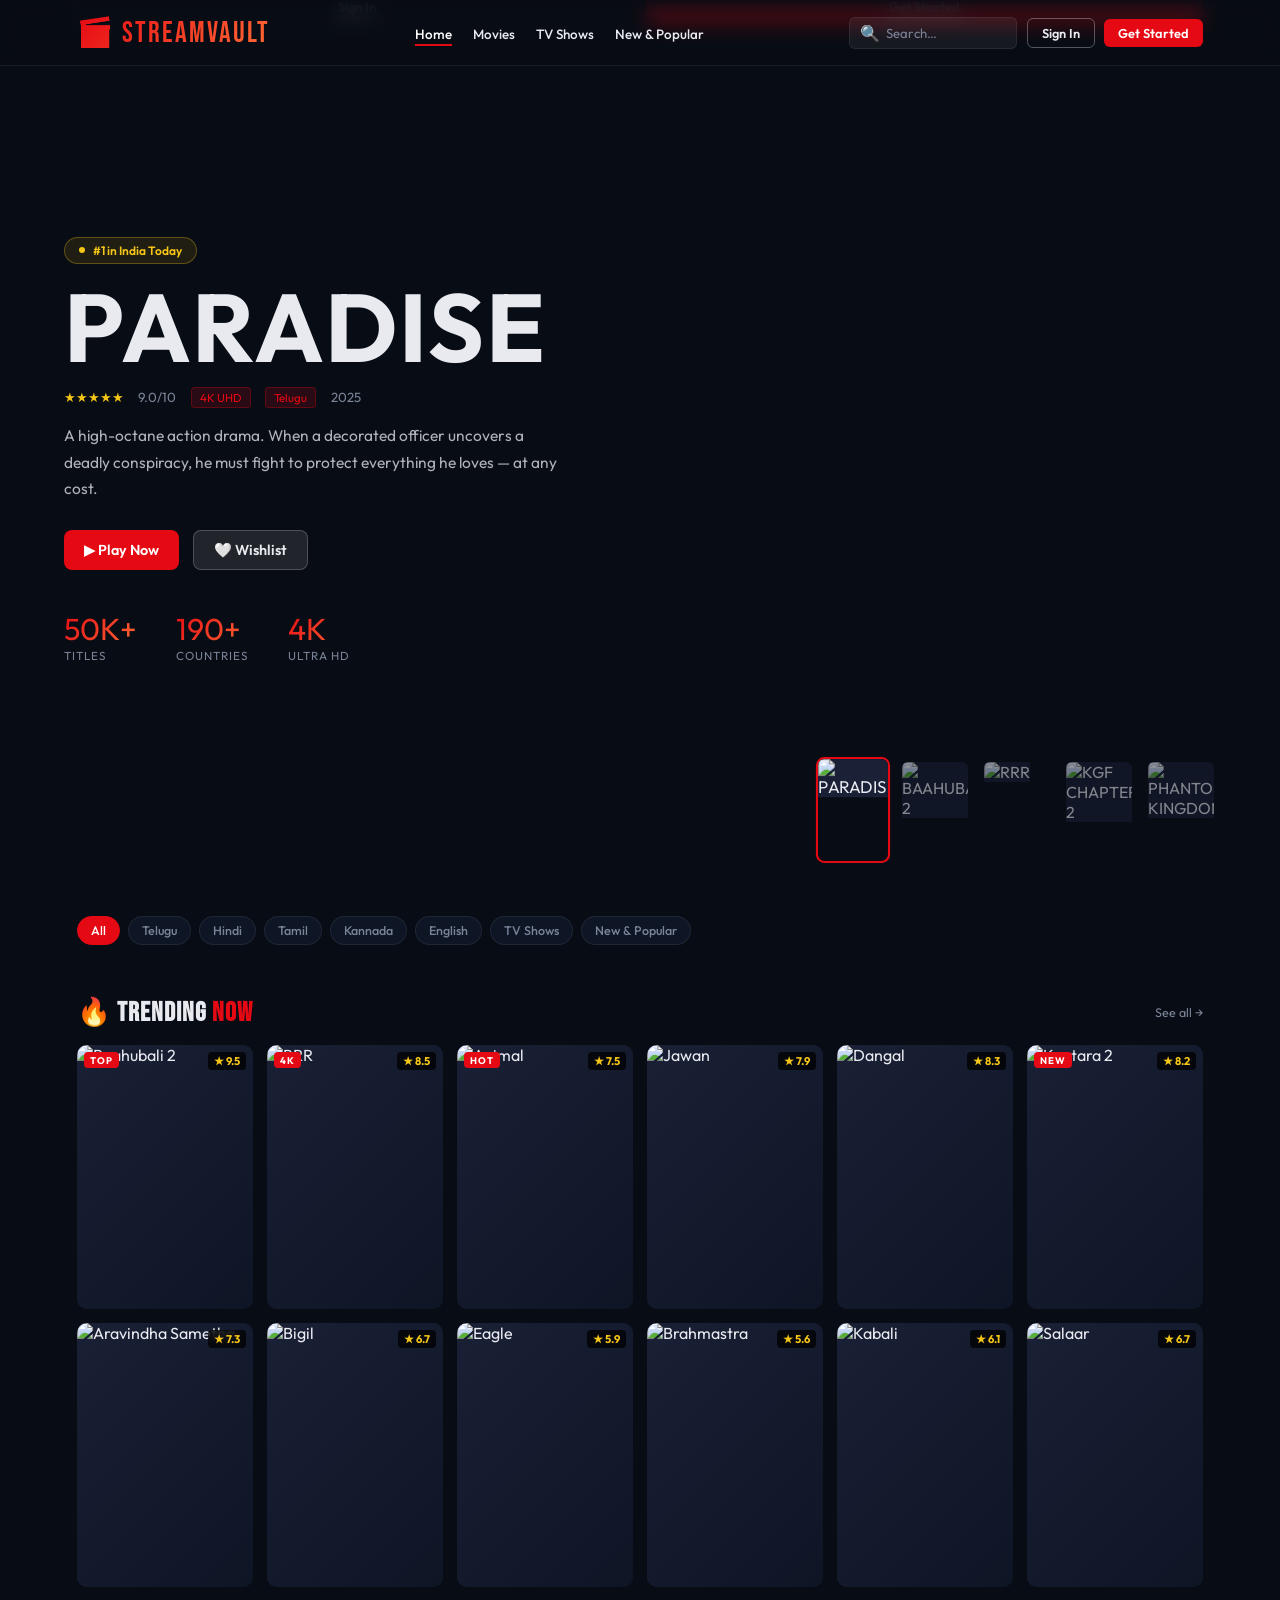
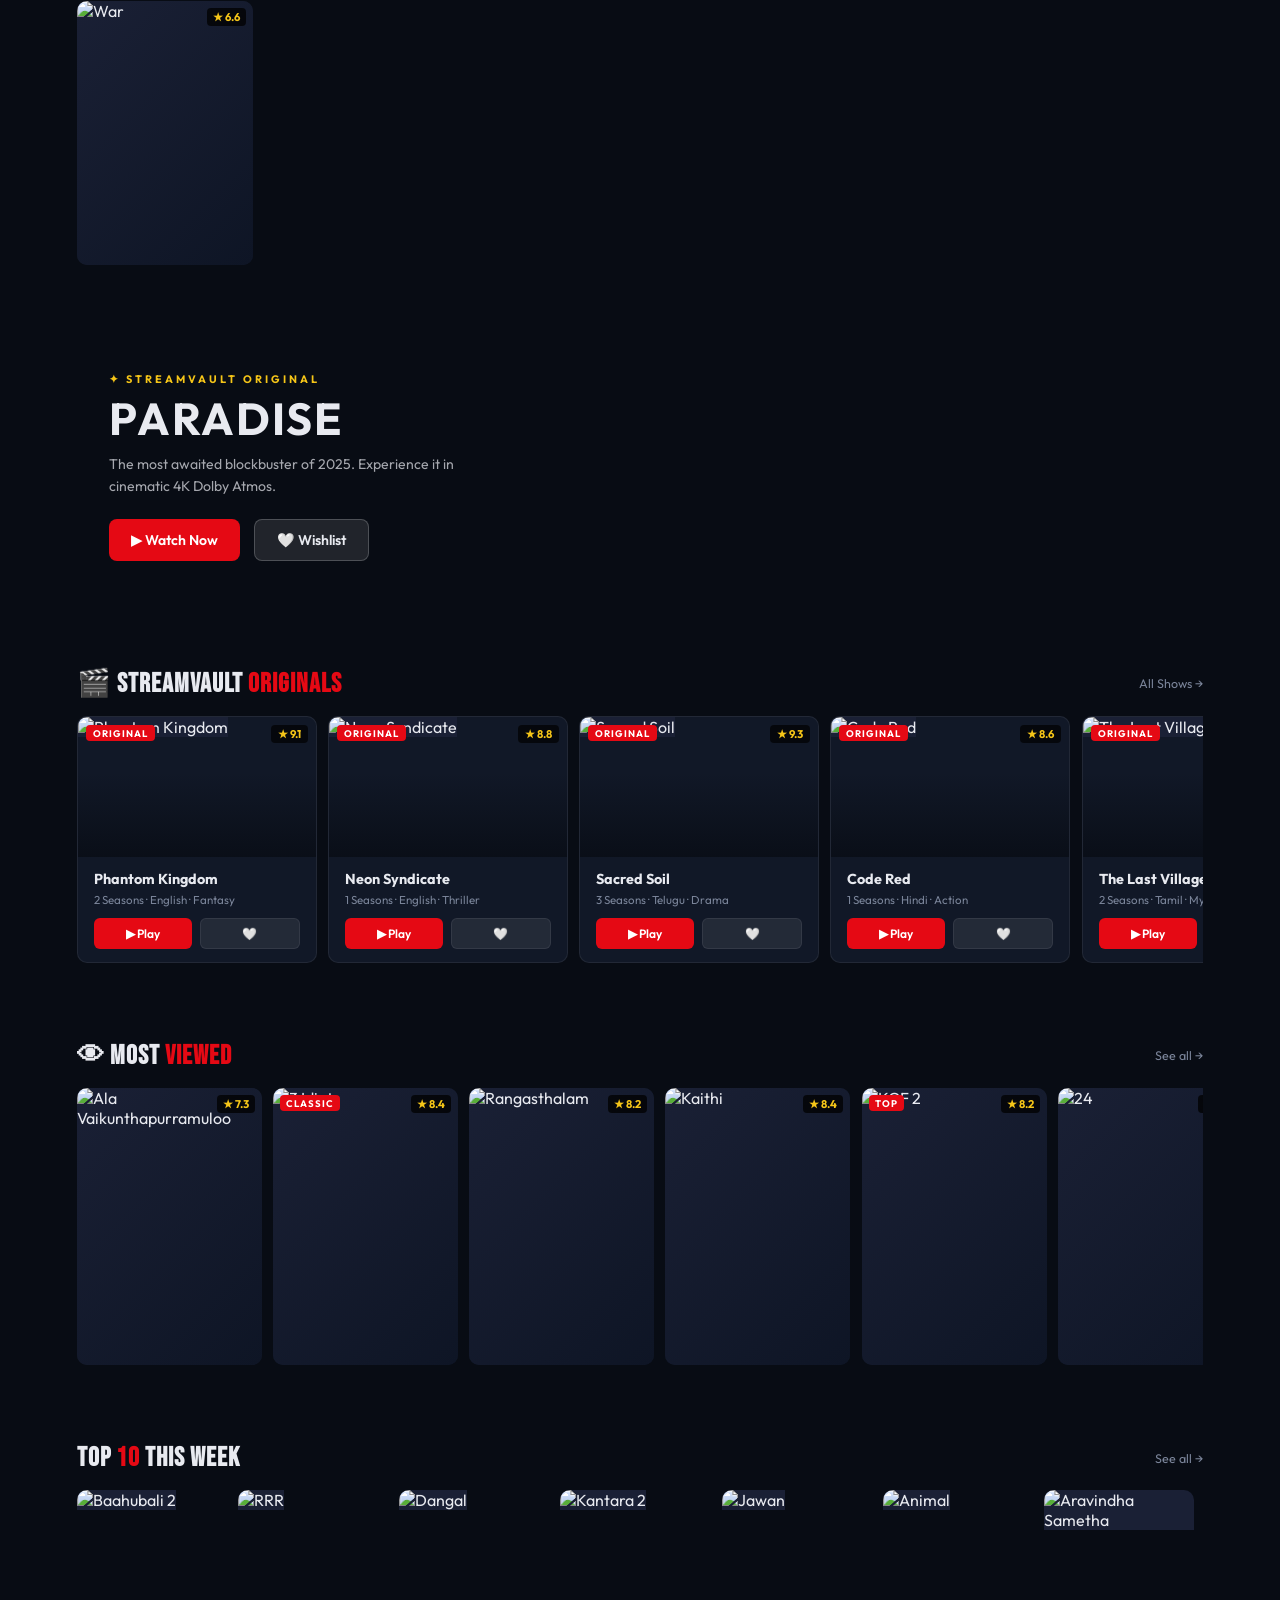
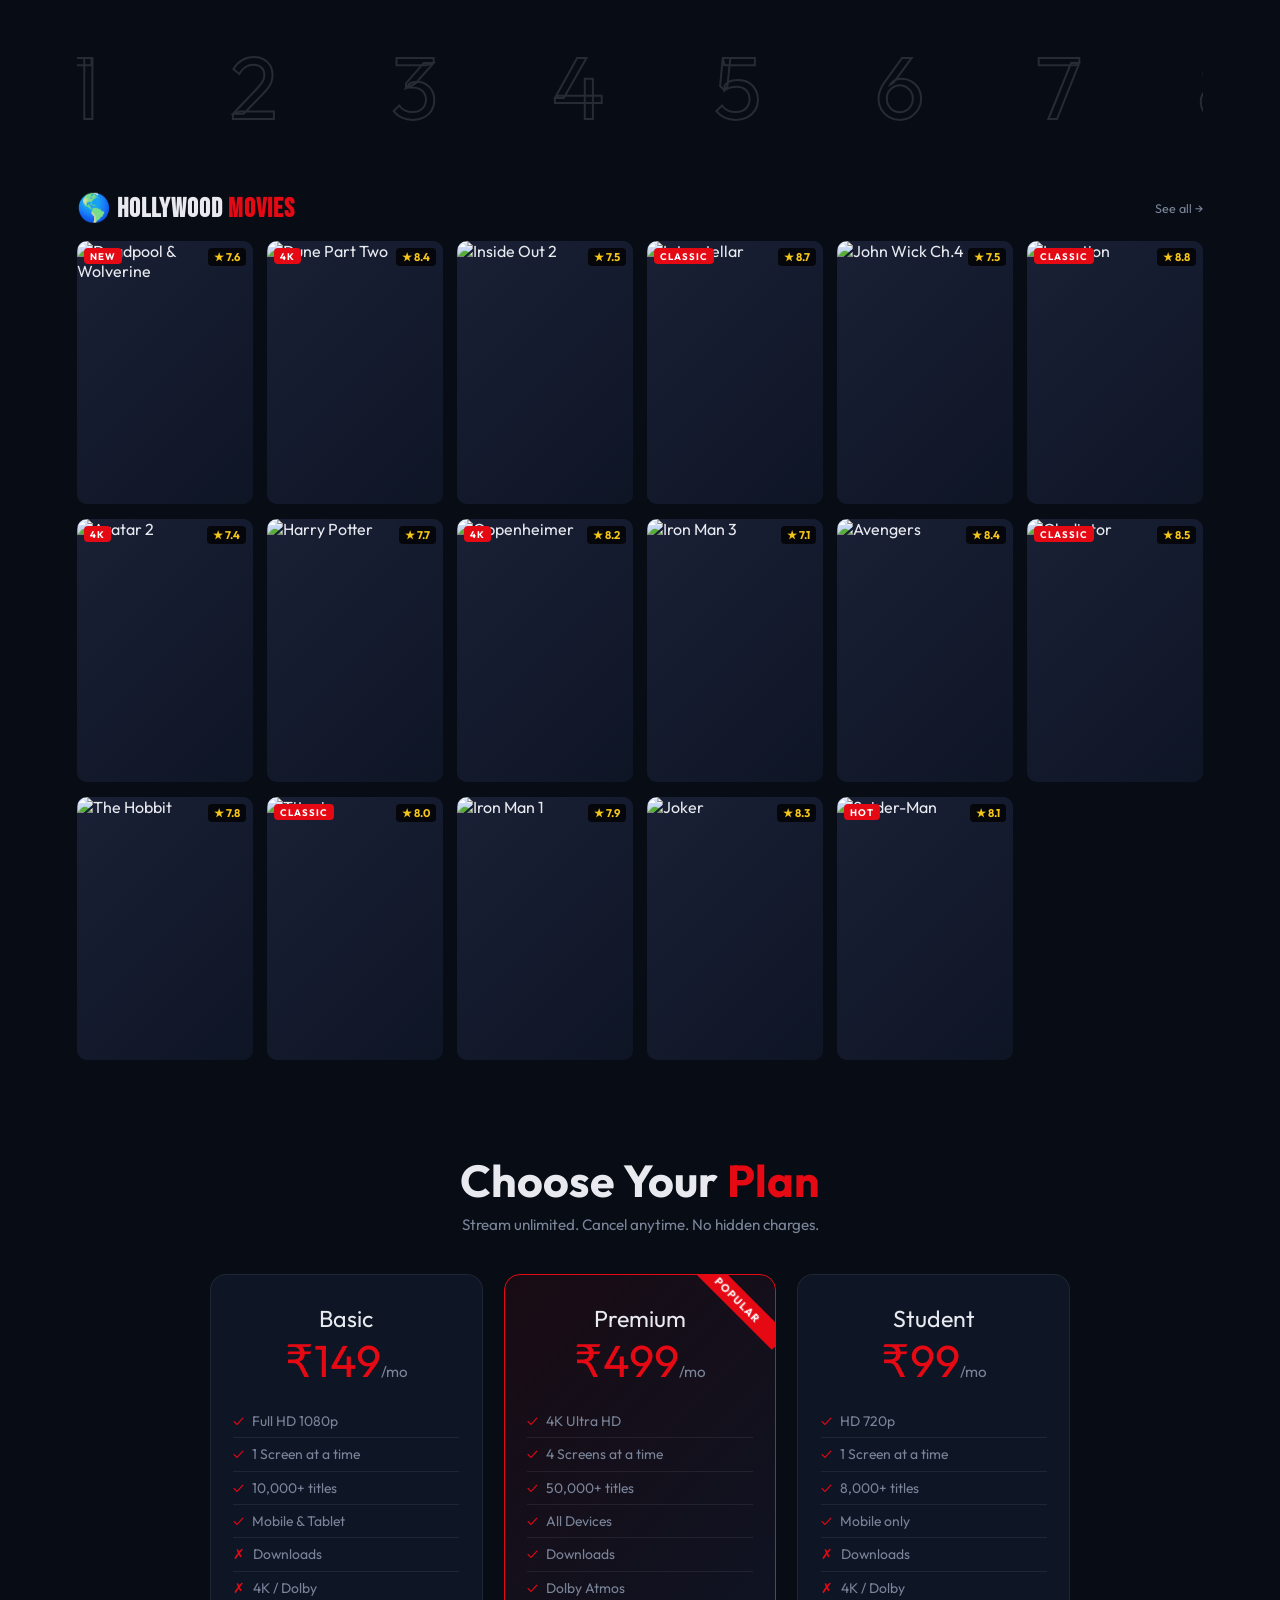
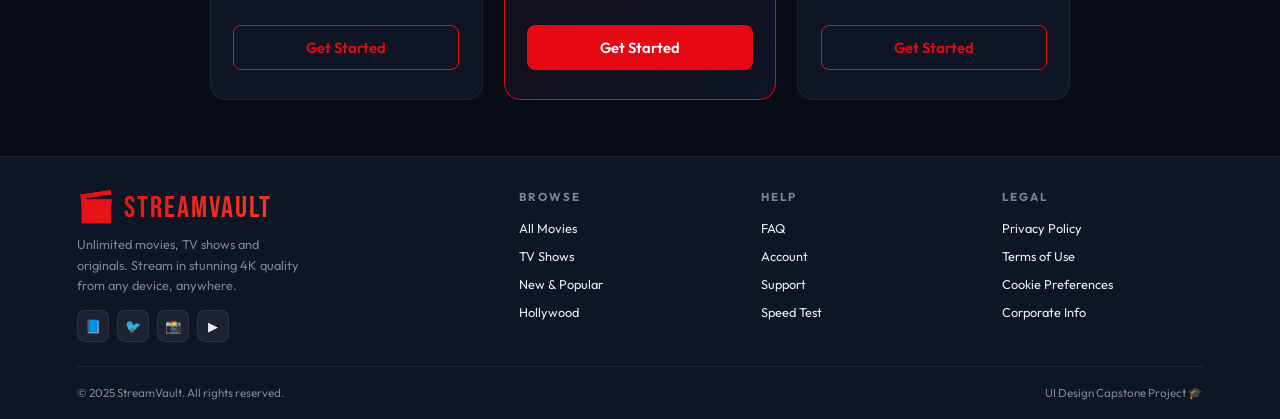
==== index.html @ 9e8c3c9d "Add files via upload" ====
<!DOCTYPE html>
<html lang="en">
<head>
  <meta charset="UTF-8"/>
  <meta name="viewport" content="width=device-width, initial-scale=1.0"/>
  <title>StreamVault — Watch Anything, Anywhere</title>
  <link rel="stylesheet" href="shared.css"/>
  <style>
    #loader{position:fixed;inset:0;z-index:9999;background:var(--bg);display:flex;flex-direction:column;align-items:center;justify-content:center;transition:opacity .6s,visibility .6s;}
    #loader.hidden{opacity:0;visibility:hidden;}

    /* HERO */
    .hero{position:relative;height:100vh;min-height:580px;display:flex;align-items:center;padding:0 5%;overflow:hidden;}
    .hero-bg{position:absolute;inset:0;background-size:cover!important;background-position:center right!important;transition:opacity .5s;}
    .particles{position:absolute;inset:0;pointer-events:none;}
    .part{position:absolute;border-radius:50%;background:rgba(229,9,20,.12);animation:pfloat linear infinite;}
    @keyframes pfloat{0%{transform:translateY(100vh) scale(0);opacity:0}10%{opacity:1}90%{opacity:1}100%{transform:translateY(-10vh) scale(1);opacity:0}}
    .hero-badge{display:inline-flex;align-items:center;gap:8px;background:rgba(245,197,24,.1);border:1px solid rgba(245,197,24,.3);border-radius:20px;padding:5px 14px;font-size:.75rem;font-weight:600;color:var(--gold);margin-bottom:1.1rem;animation:fadeUp .6s ease both;}
    .hdot{width:6px;height:6px;border-radius:50%;background:var(--gold);animation:pulse 1.5s infinite;}
    @keyframes pulse{0%,100%{opacity:1}50%{opacity:.5}}
    .hero-title{font-family:var(--font-d);font-size:clamp(3.2rem,7.5vw,6.5rem);line-height:.95;letter-spacing:2px;animation:fadeUp .6s .1s ease both;}
    .hero-meta{display:flex;align-items:center;gap:.9rem;margin-top:.9rem;font-size:.83rem;color:var(--muted);flex-wrap:wrap;animation:fadeUp .6s .2s ease both;}
    .htag{background:rgba(229,9,20,.15);border:1px solid rgba(229,9,20,.3);color:var(--red);border-radius:4px;padding:2px 8px;font-size:.72rem;}
    .hero-desc{max-width:500px;color:rgba(232,234,240,.75);font-size:.97rem;line-height:1.7;margin-top:.9rem;animation:fadeUp .6s .3s ease both;}
    .hero-actions{display:flex;gap:.9rem;margin-top:1.8rem;flex-wrap:wrap;animation:fadeUp .6s .4s ease both;}
    .hero-stats{display:flex;gap:2.5rem;margin-top:2.5rem;animation:fadeUp .6s .5s ease both;}
    .sv{font-family:var(--font-d);font-size:1.9rem;background:var(--grad);-webkit-background-clip:text;-webkit-text-fill-color:transparent;}
    .sl{font-size:.73rem;color:var(--muted);text-transform:uppercase;letter-spacing:1px;}
    @keyframes fadeUp{from{opacity:0;transform:translateY(28px)}to{opacity:1;transform:translateY(0)}}
    .hero-thumbs{position:absolute;bottom:2.5rem;right:5%;display:flex;gap:.75rem;z-index:2;}
    .htumb{width:70px;height:100px;border-radius:8px;overflow:hidden;cursor:pointer;border:2px solid transparent;transition:all .3s;opacity:.55;}
    .htumb.active{border-color:var(--red);opacity:1;transform:scale(1.06);}
    .htumb img{width:100%;height:100%;object-fit:cover;}

    /* CONTINUE WATCHING */
    .cw-card{flex-shrink:0;width:265px;border-radius:var(--r);overflow:hidden;background:var(--card);cursor:pointer;transition:transform .3s;}
    .cw-card:hover{transform:translateY(-4px);}
    .cw-thumb{position:relative;height:152px;}
    .cw-thumb img{width:100%;height:100%;object-fit:cover;}
    .cw-thumb::after{content:'';position:absolute;inset:0;background:rgba(8,12,20,.3);}
    .pov{position:absolute;top:50%;left:50%;z-index:2;transform:translate(-50%,-50%);width:42px;height:42px;border-radius:50%;background:rgba(229,9,20,.9);display:flex;align-items:center;justify-content:center;font-size:.95rem;transition:all .2s;}
    .cw-card:hover .pov{transform:translate(-50%,-50%) scale(1.12);}
    .pbar{height:3px;background:rgba(255,255,255,.1);}
    .pfill{height:100%;background:var(--red);border-radius:2px;}
    .cw-info{padding:.7rem .9rem;}
    .cw-title{font-weight:600;font-size:.87rem;}
    .cw-ep{font-size:.72rem;color:var(--muted);margin-top:2px;}

    /* FEATURED BANNER */
    .feat-banner{margin:1rem 5%;border-radius:16px;overflow:hidden;position:relative;height:300px;background:url('posters/paradise.jpeg') center/cover;}
    .feat-banner::before{content:'';position:absolute;inset:0;background:linear-gradient(to right,rgba(8,12,20,.94) 38%,rgba(8,12,20,.25) 100%);}
    .feat-content{position:relative;z-index:1;padding:2.2rem 2.8rem;height:100%;display:flex;flex-direction:column;justify-content:center;}
    .feat-label{font-size:.68rem;font-weight:700;letter-spacing:3px;text-transform:uppercase;color:var(--gold);margin-bottom:.7rem;}
    .feat-title{font-family:var(--font-d);font-size:2.8rem;letter-spacing:2px;line-height:1;margin-bottom:.7rem;}
    .feat-desc{max-width:400px;color:rgba(232,234,240,.7);font-size:.88rem;line-height:1.6;margin-bottom:1.3rem;}

    /* TOP 10 */
    .t10-card{flex-shrink:0;width:150px;position:relative;cursor:pointer;}
    .t10-num{position:absolute;bottom:-16px;left:-8px;font-family:var(--font-d);font-size:5.5rem;color:transparent;-webkit-text-stroke:2px rgba(255,255,255,.13);line-height:1;z-index:0;user-select:none;}
    .t10-img{border-radius:var(--r);overflow:hidden;aspect-ratio:2/3;position:relative;z-index:1;transition:transform .3s;}
    .t10-img img{width:100%;height:100%;object-fit:cover;}
    .t10-card:hover .t10-img{transform:scale(1.05);}

    /* TV SHOWS ROW on homepage */
    .show-card-home{flex-shrink:0;width:240px;border-radius:var(--r);overflow:hidden;background:var(--card);cursor:pointer;border:1px solid var(--border);transition:transform .3s,box-shadow .3s;}
    .show-card-home:hover{transform:translateY(-5px);box-shadow:0 18px 45px rgba(0,0,0,.6);border-color:rgba(229,9,20,.3);}
    .sch-img{position:relative;height:140px;}
    .sch-img img{width:100%;height:100%;object-fit:cover;}
    .sch-img::after{content:'';position:absolute;inset:0;background:linear-gradient(to top,rgba(8,12,20,.8),transparent 60%);}
    .sch-orig{position:absolute;top:8px;left:8px;z-index:2;background:var(--red);color:#fff;font-size:.6rem;font-weight:700;letter-spacing:1px;padding:2px 7px;border-radius:4px;}
    .sch-rating{position:absolute;top:8px;right:8px;z-index:2;background:rgba(0,0,0,.7);border-radius:4px;padding:2px 7px;font-size:.7rem;font-weight:700;color:var(--gold);}
    .sch-body{padding:.8rem 1rem;}
    .sch-title{font-weight:700;font-size:.9rem;margin-bottom:.25rem;}
    .sch-meta{font-size:.72rem;color:var(--muted);margin-bottom:.7rem;}
    .sch-actions{display:flex;gap:.5rem;}
    .sch-btn{flex:1;padding:7px;border-radius:6px;border:none;cursor:pointer;font-family:var(--font-b);font-size:.75rem;font-weight:600;transition:all .2s;}
    .sch-btn.play{background:var(--red);color:#fff;}
    .sch-btn.play:hover{background:var(--red2);}
    .sch-btn.wish{background:rgba(255,255,255,.08);color:var(--text);border:1px solid var(--border);}
    .sch-btn.wish:hover{background:rgba(229,9,20,.15);color:var(--red);}

    /* PLANS */
    .plans{padding:3.5rem 5%;text-align:center;}
    .plans h2{font-family:var(--font-d);font-size:2.8rem;margin-bottom:.4rem;}
    .plans p.sub{color:var(--muted);font-size:.95rem;margin-bottom:2.5rem;}
    .plans-grid{display:grid;grid-template-columns:repeat(auto-fit,minmax(240px,1fr));gap:1.3rem;max-width:860px;margin:0 auto;}
    .plan{background:var(--surface);border:1px solid var(--border);border-radius:16px;padding:1.8rem 1.4rem;transition:all .3s;position:relative;overflow:hidden;}
    .plan.pop{border-color:var(--red);background:linear-gradient(135deg,rgba(229,9,20,.08),var(--surface));}
    .pop-badge{position:absolute;top:14px;right:-22px;background:var(--red);color:#fff;font-size:.68rem;font-weight:700;letter-spacing:1px;padding:4px 30px;transform:rotate(45deg);}
    .plan:hover{transform:translateY(-6px);box-shadow:0 18px 50px rgba(229,9,20,.13);}
    .plan-name{font-family:var(--font-d);font-size:1.45rem;margin-bottom:.4rem;}
    .plan-price{font-family:var(--font-d);font-size:2.8rem;color:var(--red);line-height:1;}
    .plan-price span{font-family:var(--font-b);font-size:.95rem;color:var(--muted);}
    .plan-feats{list-style:none;margin:1.3rem 0;text-align:left;}
    .plan-feats li{padding:.45rem 0;font-size:.87rem;color:var(--muted);border-bottom:1px solid var(--border);display:flex;align-items:center;gap:8px;}
    .plan-feats li:last-child{border-bottom:none;}
    .ck{color:var(--red);}
    .btn-plan{width:100%;padding:12px;border-radius:8px;border:1px solid var(--red);background:transparent;color:var(--red);font-family:var(--font-b);font-size:.92rem;font-weight:600;cursor:pointer;transition:all .2s;}
    .btn-plan:hover,.plan.pop .btn-plan{background:var(--red);color:#fff;}

    @media(max-width:700px){.hero-thumbs,.feat-desc{display:none;}.hero-stats{gap:1.8rem;}}
  
</style>
</head>
<body>

<div id="loader"><div class="ld-logo">🎬 STREAMVAULT</div><div class="ld-bar"><div class="ld-fill"></div></div></div>

<nav id="mainNav"></nav>
<div class="mob-menu" id="mobMenu">
  <ul>
    <li><a href="index.html">Home</a></li>
    <li><a href="movies.html">Movies</a></li>
    <li><a href="tvshows.html">TV Shows</a></li>
    <li><a href="movies.html?cat=new">New &amp; Popular</a></li>
    <li><a href="profile.html?tab=list">Wishlist ❤️</a></li>
  </ul>
</div>

<!-- HERO -->
<section class="hero">
  <div class="hero-bg" id="heroBg"></div>
  <div class="particles" id="particles"></div>
  <div style="position:relative;z-index:1;max-width:600px;">
    <div class="hero-badge"><span class="hdot"></span> #1 in India Today</div>
    <h1 class="hero-title" id="heroTitle">PARADISE</h1>
    <div class="hero-meta">
      <span class="stars">★★★★★</span>
      <span id="heroRating">9.0/10</span>
      <span class="htag">4K UHD</span>
      <span class="htag" id="heroLang">Telugu</span>
      <span id="heroYear">2025</span>
    </div>
    <p class="hero-desc" id="heroDesc">A high-octane action drama. When a decorated officer uncovers a deadly conspiracy, he must fight to protect everything he loves — at any cost.</p>
    <div class="hero-actions">
      <button class="btn-h btn-play" id="heroPlay">▶ Play Now</button>
      <button class="btn-h btn-info" id="heroWish">🤍 Wishlist</button>
    </div>
    <div class="hero-stats">
      <div><div class="sv">50K+</div><div class="sl">Titles</div></div>
      <div><div class="sv">190+</div><div class="sl">Countries</div></div>
      <div><div class="sv">4K</div><div class="sl">Ultra HD</div></div>
    </div>
  </div>
  <div class="hero-thumbs" id="heroThumbs"></div>
</section>

<!-- GENRES -->
<div class="genres">
  <div class="gpill active" onclick="window.location.href='movies.html'">All</div>
  <div class="gpill" onclick="window.location.href='movies.html?lang=Telugu'">Telugu</div>
  <div class="gpill" onclick="window.location.href='movies.html?lang=Hindi'">Hindi</div>
  <div class="gpill" onclick="window.location.href='movies.html?lang=Tamil'">Tamil</div>
  <div class="gpill" onclick="window.location.href='movies.html?lang=Kannada'">Kannada</div>
  <div class="gpill" onclick="window.location.href='movies.html?lang=English'">English</div>
  <div class="gpill" onclick="window.location.href='tvshows.html'">TV Shows</div>
  <div class="gpill" onclick="window.location.href='movies.html?cat=new'">New &amp; Popular</div>
</div>

<!-- CONTINUE WATCHING -->
<section class="section reveal" id="cwSection">
  <div class="sec-hdr">
    <h2 class="sec-title">Continue <span>Watching</span></h2>
    <a class="see-all" href="profile.html?tab=list">See all →</a>
  </div>
  <div class="movie-row" id="continueRow"></div>
</section>

<!-- TRENDING -->
<section class="section reveal">
  <div class="sec-hdr">
    <h2 class="sec-title">🔥 Trending <span>Now</span></h2>
    <a class="see-all" href="movies.html">See all →</a>
  </div>
  <div class="movie-grid" id="trendingGrid"></div>
</section>

<!-- FEATURED BANNER -->
<div class="feat-banner reveal">
  <div class="feat-content">
    <div class="feat-label">✦ StreamVault Original</div>
    <h2 class="feat-title">PARADISE</h2>
    <p class="feat-desc">The most awaited blockbuster of 2025. Experience it in cinematic 4K Dolby Atmos.</p>
    <div style="display:flex;gap:.9rem;flex-wrap:wrap">
      <button class="btn-h btn-play" onclick="playContent(0,'movie')" style="font-size:.88rem;padding:11px 22px;">▶ Watch Now</button>
      <button class="btn-h btn-info" onclick="wlToggle(0)" style="font-size:.88rem;padding:11px 22px;">🤍 Wishlist</button>
    </div>
  </div>
</div>

<!-- STREAMVAULT ORIGINALS — TV SHOWS -->
<section class="section reveal">
  <div class="sec-hdr">
    <h2 class="sec-title">🎬 StreamVault <span>Originals</span></h2>
    <a class="see-all" href="tvshows.html">All Shows →</a>
  </div>
  <div class="movie-row" id="showsRow"></div>
</section>

<!-- MOST VIEWED -->
<section class="section reveal">
  <div class="sec-hdr">
    <h2 class="sec-title">👁 Most <span>Viewed</span></h2>
    <a class="see-all" href="movies.html?cat=viewed">See all →</a>
  </div>
  <div class="movie-row" id="mostViewedRow"></div>
</section>

<!-- TOP 10 -->
<section class="section reveal">
  <div class="sec-hdr">
    <h2 class="sec-title">Top <span>10</span> This Week</h2>
    <a class="see-all" href="movies.html">See all →</a>
  </div>
  <div class="movie-row" id="top10Row"></div>
</section>

<!-- HOLLYWOOD -->
<section class="section reveal">
  <div class="sec-hdr">
    <h2 class="sec-title">🌎 Hollywood <span>Movies</span></h2>
    <a class="see-all" href="movies.html?cat=hollywood">See all →</a>
  </div>
  <div class="movie-grid" id="hollywoodGrid"></div>
</section>

<!-- PLANS -->
<section class="plans reveal">
  <h2>Choose Your <span style="color:var(--red)">Plan</span></h2>
  <p class="sub">Stream unlimited. Cancel anytime. No hidden charges.</p>
  <div class="plans-grid">
    <div class="plan">
      <div class="plan-name">Basic</div>
      <div class="plan-price">₹149<span>/mo</span></div>
      <ul class="plan-feats">
        <li><span class="ck">✓</span>Full HD 1080p</li>
        <li><span class="ck">✓</span>1 Screen at a time</li>
        <li><span class="ck">✓</span>10,000+ titles</li>
        <li><span class="ck">✓</span>Mobile &amp; Tablet</li>
        <li><span class="ck">✗</span>Downloads</li>
        <li><span class="ck">✗</span>4K / Dolby</li>
      </ul>
      <button class="btn-plan" onclick="if(!Auth.current()){window.location.href='signup.html'}else{showToast('Basic plan selected!')}">Get Started</button>
    </div>
    <div class="plan pop">
      <div class="pop-badge">POPULAR</div>
      <div class="plan-name">Premium</div>
      <div class="plan-price">₹499<span>/mo</span></div>
      <ul class="plan-feats">
        <li><span class="ck">✓</span>4K Ultra HD</li>
        <li><span class="ck">✓</span>4 Screens at a time</li>
        <li><span class="ck">✓</span>50,000+ titles</li>
        <li><span class="ck">✓</span>All Devices</li>
        <li><span class="ck">✓</span>Downloads</li>
        <li><span class="ck">✓</span>Dolby Atmos</li>
      </ul>
      <button class="btn-plan" onclick="if(!Auth.current()){window.location.href='signup.html'}else{showToast('Premium selected! 🎉')}">Get Started</button>
    </div>
    <div class="plan">
      <div class="plan-name">Student</div>
      <div class="plan-price">₹99<span>/mo</span></div>
      <ul class="plan-feats">
        <li><span class="ck">✓</span>HD 720p</li>
        <li><span class="ck">✓</span>1 Screen at a time</li>
        <li><span class="ck">✓</span>8,000+ titles</li>
        <li><span class="ck">✓</span>Mobile only</li>
        <li><span class="ck">✗</span>Downloads</li>
        <li><span class="ck">✗</span>4K / Dolby</li>
      </ul>
      <button class="btn-plan" onclick="if(!Auth.current()){window.location.href='signup.html'}else{showToast('Student plan selected!')}">Get Started</button>
    </div>
  </div>
</section>

<footer id="mainFooter"></footer>

<script src="shared.js"></script>
<script>
const HERO_SLIDES = [
  {id:0,  type:'movie', title:"PARADISE",       img:"posters/paradise.jpeg",   rating:"9.0", lang:"Telugu",  year:"2025", desc:"A high-octane action drama. When a decorated officer uncovers a deadly conspiracy, he must fight to protect everything he loves — at any cost."},
  {id:1,  type:'movie', title:"BAAHUBALI 2",    img:"posters/baahubali-2.jpg", rating:"9.5", lang:"Telugu",  year:"2017", desc:"The epic conclusion to a legendary saga — two brothers, one kingdom, an unforgettable war for the throne."},
  {id:2,  type:'movie', title:"RRR",             img:"posters/rrr.jpg",          rating:"8.5", lang:"Telugu",  year:"2022", desc:"Friendship forged in fire. Two legendary freedom fighters who fought bravely against British rule in India."},
  {id:18, type:'movie', title:"KGF CHAPTER 2",  img:"posters/kgf.jpeg",         rating:"8.2", lang:"Kannada", year:"2022", desc:"Rocky's empire faces its greatest threat. The king of gold faces a powerful nemesis in this explosive sequel."},
  {id:101,type:'show',  title:"PHANTOM KINGDOM",img:"https://images.unsplash.com/photo-1518676590629-3dcbd9c5a5c9?w=800&q=70", rating:"9.1", lang:"English", year:"2024", desc:"In a kingdom where magic is forbidden, a young blacksmith discovers he is the heir to the most powerful sorcerer throne."},
];

const CW_DATA = [
  {id:1,  type:'movie', ep:"Full Movie • 45 min left", progress:72, img:"posters/baahubali-2.jpg", title:"Baahubali 2"},
  {id:2,  type:'movie', ep:"Full Movie • 1h 20m left", progress:45, img:"posters/rrr.jpg",          title:"RRR"},
  {id:18, type:'movie', ep:"Full Movie • 30 min left", progress:80, img:"posters/kgf.jpeg",          title:"KGF 2"},
  {id:101,type:'show',  ep:'S1 E3 "The Forbidden Spell"',progress:35,img:"https://images.unsplash.com/photo-1518676590629-3dcbd9c5a5c9?w=400&q=70",title:"Phantom Kingdom"},
];

let hIdx = 0;

function applyHero(i, anim) {
  const s  = HERO_SLIDES[i];
  const bg = document.getElementById('heroBg');
  if (anim) bg.style.opacity = 0;
  setTimeout(() => {
    bg.style.backgroundImage = `linear-gradient(to right,rgba(8,12,20,1) 35%,rgba(8,12,20,.55) 70%,rgba(8,12,20,.1) 100%),linear-gradient(to top,rgba(8,12,20,1) 0%,transparent 28%),url('${s.img}')`;
    document.getElementById('heroTitle').textContent    = s.title;
    document.getElementById('heroRating').textContent   = s.rating + '/10';
    document.getElementById('heroLang').textContent     = s.lang;
    document.getElementById('heroYear').textContent     = s.year;
    document.getElementById('heroDesc').textContent     = s.desc;
    document.getElementById('heroPlay').onclick = () => playContent(s.id, s.type);
    refreshHeroWish(s);
    document.querySelectorAll('.htumb').forEach((t, j) => t.classList.toggle('active', j === i));
    if (anim) bg.style.opacity = 1;
  }, anim ? 400 : 0);
}

function refreshHeroWish(s) {
  const wb  = document.getElementById('heroWish');
  const inL = Watchlist.has(s.id);
  wb.textContent = inL ? '❤️ In Wishlist' : '🤍 Wishlist';
  wb.onclick = () => {
    wlToggle(s.id); refreshHeroWish(s);
  };
}

function buildHeroThumbs() {
  document.getElementById('heroThumbs').innerHTML = HERO_SLIDES.map((s, i) => `
    <div class="htumb ${i===0?'active':''}" onclick="hIdx=${i};applyHero(${i},true)">
      <img src="${s.img}" alt="${s.title}" onerror="this.style.background='#1a2035';this.removeAttribute('src')"/>
    </div>`).join('');
}

function renderContinue() {
  const sec = document.getElementById('cwSection');
  if (!Auth.current()) { if(sec) sec.style.display='none'; return; }
  document.getElementById('continueRow').innerHTML = CW_DATA.map(c => `
    <div class="cw-card" onclick="playContent(${c.id},'${c.type}')">
      <div class="cw-thumb">
        <img src="${c.img}" alt="${c.title}" onerror="this.style.background='#1a2035';this.removeAttribute('src')"/>
        <div class="pov">▶</div>
      </div>
      <div class="pbar"><div class="pfill" style="width:${c.progress}%"></div></div>
      <div class="cw-info">
        <div class="cw-title">${c.title}</div>
        <div class="cw-ep">${c.ep} · ${c.progress}% watched</div>
      </div>
    </div>`).join('');
}

function renderShowsRow() {
  document.getElementById('showsRow').innerHTML = MOVIES_DB.tvshows.map(s => {
    const inList = Watchlist.has(s.id);
    return `
      <div class="show-card-home">
        <div class="sch-img">
          <img src="${s.img}" alt="${s.title}" onerror="this.style.background='#1a2035';this.removeAttribute('src')"/>
          <div class="sch-orig">ORIGINAL</div>
          <div class="sch-rating">★ ${s.rating}</div>
        </div>
        <div class="sch-body">
          <div class="sch-title">${s.title}</div>
          <div class="sch-meta">${s.seasons} Seasons · ${s.lang} · ${s.genre}</div>
          <div class="sch-actions">
            <button class="sch-btn play" onclick="playContent(${s.id},'show')">▶ Play</button>
            <button class="sch-btn wish wl-${s.id}" onclick="wlToggle(${s.id})">${inList?'❤️':'🤍'}</button>
          </div>
        </div>
      </div>`;
  }).join('');
}




window.addEventListener('DOMContentLoaded', () => {
  buildNav('home');
  buildFooter();
  document.getElementById('heroBg').style.transition = 'opacity .5s';
  applyHero(0, false);
  buildHeroThumbs();
  buildParticles();
  renderContinue();
  renderShowsRow();
  document.getElementById('trendingGrid').innerHTML  = MOVIES_DB.trending.map(makeCard).join('');
  document.getElementById('mostViewedRow').innerHTML = MOVIES_DB.mostViewed.map(makeCard).join('');
  document.getElementById('hollywoodGrid').innerHTML = MOVIES_DB.hollywood.map(makeCard).join('');
  renderTop10();
  setInterval(() => { hIdx=(hIdx+1)%HERO_SLIDES.length; applyHero(hIdx,true); }, 4000);
  setTimeout(() => document.getElementById('loader').classList.add('hidden'), 1600);
  initReveal();
  initNavScroll();
});
</script>
</body>
</html>
---- shared.css ----
@import url('https://fonts.googleapis.com/css2?family=Bebas+Neue&family=Outfit:wght@300;400;500;600;700&display=swap');
*,*::before,*::after{box-sizing:border-box;margin:0;padding:0}
:root{
  --bg:#080c14;--surface:#0e1525;--card:#111827;--border:rgba(255,255,255,.07);
  --gold:#f5c518;--red:#e50914;--red2:#c40811;--text:#e8eaf0;--muted:#7a8499;
  --grad:linear-gradient(135deg,#e50914,#ff6b35);
  --fd:'Bebas Neue',sans-serif;--fb:'Outfit',sans-serif;
  --nav:58px;--px:4%;--r:10px;
}
@media(min-width:768px){:root{--nav:66px;--px:5%}}
@media(min-width:1280px){:root{--px:6%}}
html{scroll-behavior:smooth}
body{background:var(--bg);color:var(--text);font-family:var(--fb);overflow-x:hidden;-webkit-tap-highlight-color:transparent}
::-webkit-scrollbar{width:4px}
::-webkit-scrollbar-track{background:var(--bg)}
::-webkit-scrollbar-thumb{background:var(--red);border-radius:2px}

/* LOADER */
#loader{position:fixed;inset:0;z-index:9999;background:var(--bg);display:flex;flex-direction:column;align-items:center;justify-content:center;transition:opacity .6s,visibility .6s}
#loader.hidden{opacity:0;visibility:hidden;pointer-events:none}
.ld-logo{font-family:var(--fd);font-size:clamp(1.8rem,7vw,3.5rem);letter-spacing:4px;background:var(--grad);-webkit-background-clip:text;-webkit-text-fill-color:transparent;animation:pulse 1.4s infinite}
.ld-bar{width:150px;height:3px;background:rgba(255,255,255,.1);border-radius:3px;margin-top:1.4rem;overflow:hidden}
.ld-fill{height:100%;background:var(--red);border-radius:3px;animation:lfill 1.7s ease forwards}
@keyframes lfill{from{width:0}to{width:100%}}
@keyframes pulse{0%,100%{opacity:1}50%{opacity:.5}}

/* NAVBAR */
nav{position:fixed;top:0;left:0;right:0;z-index:1000;height:var(--nav);display:flex;align-items:center;justify-content:space-between;padding:0 var(--px);background:linear-gradient(to bottom,rgba(8,12,20,.97),transparent);backdrop-filter:blur(10px);border-bottom:1px solid var(--border);transition:background .3s}
nav.solid{background:rgba(8,12,20,.98)}
.nav-logo{font-family:var(--fd);font-size:clamp(1.2rem,3.5vw,1.8rem);letter-spacing:2px;background:var(--grad);-webkit-background-clip:text;-webkit-text-fill-color:transparent;cursor:pointer;text-decoration:none;flex-shrink:0}
.nav-links{display:flex;gap:1.3rem;list-style:none}
.nav-links a{color:var(--text);text-decoration:none;font-size:.84rem;font-weight:500;transition:color .2s;position:relative;white-space:nowrap}
.nav-links a::after{content:'';position:absolute;bottom:-4px;left:0;width:0;height:2px;background:var(--red);transition:width .3s}
.nav-links a:hover::after,.nav-links a.active::after{width:100%}
.nav-links a:hover,.nav-links a.active{color:#fff}
.nav-right{display:flex;align-items:center;gap:.6rem}
.search-wrap{display:flex;align-items:center;background:rgba(255,255,255,.06);border:1px solid var(--border);border-radius:6px;padding:5px 10px;gap:6px}
.search-wrap input{background:none;border:none;outline:none;color:var(--text);font-family:var(--fb);font-size:.82rem;width:120px}
.search-wrap input::placeholder{color:var(--muted)}
.btn-nv{padding:6px 14px;border-radius:6px;font-family:var(--fb);font-size:.8rem;font-weight:600;cursor:pointer;border:none;transition:all .2s;text-decoration:none;display:inline-flex;align-items:center;white-space:nowrap}
.btn-si{background:transparent;border:1px solid rgba(255,255,255,.3);color:var(--text)}
.btn-si:hover{border-color:#fff;color:#fff}
.btn-st{background:var(--red);color:#fff}
.btn-st:hover{background:var(--red2)}
.avatar{width:34px;height:34px;border-radius:50%;background:var(--grad);display:flex;align-items:center;justify-content:center;font-weight:700;font-size:.75rem;cursor:pointer;border:2px solid var(--red);color:#fff;flex-shrink:0}

/* Hamburger */
.ham{display:none;flex-direction:column;gap:5px;cursor:pointer;padding:4px}
.ham span{display:block;width:22px;height:2px;background:var(--text);border-radius:2px;transition:all .3s}
.ham.open span:nth-child(1){transform:rotate(45deg) translate(5px,5px)}
.ham.open span:nth-child(2){opacity:0}
.ham.open span:nth-child(3){transform:rotate(-45deg) translate(5px,-5px)}

/* Mobile slide-down menu */
.mob-menu{position:fixed;top:var(--nav);left:0;right:0;z-index:999;background:rgba(8,12,20,.98);backdrop-filter:blur(14px);border-bottom:1px solid var(--border);transform:translateY(-110%);transition:transform .35s ease;padding:0 var(--px) 1.2rem;max-height:calc(100vh - var(--nav));overflow-y:auto}
.mob-menu.open{transform:translateY(0)}
.mob-menu ul{list-style:none;display:flex;flex-direction:column}
.mob-menu ul a{display:flex;align-items:center;gap:.6rem;padding:.75rem 0;color:var(--text);text-decoration:none;font-size:.95rem;font-weight:500;border-bottom:1px solid var(--border);transition:color .2s}
.mob-menu ul a:hover{color:var(--red)}
.mob-menu ul li:last-child a{border-bottom:none}

/* BUTTONS */
.btn-h{padding:10px 20px;border-radius:8px;font-family:var(--fb);font-size:.9rem;font-weight:600;cursor:pointer;border:none;display:inline-flex;align-items:center;gap:8px;transition:all .25s;text-decoration:none;white-space:nowrap}
.btn-play{background:var(--red);color:#fff}
.btn-play:hover{background:var(--red2);transform:translateY(-2px);box-shadow:0 8px 28px rgba(229,9,20,.5)}
.btn-info{background:rgba(255,255,255,.1);border:1px solid rgba(255,255,255,.2);color:var(--text)}
.btn-info:hover{background:rgba(255,255,255,.18);transform:translateY(-2px)}

/* MOVIE CARDS */
.mc{position:relative;border-radius:var(--r);overflow:hidden;background:var(--card);cursor:pointer;aspect-ratio:2/3;transition:transform .3s,box-shadow .3s}
.mc:hover{transform:scale(1.04) translateY(-4px);box-shadow:0 18px 45px rgba(0,0,0,.7);z-index:5}
.mc img{width:100%;height:100%;object-fit:cover;display:block}
.c-badge{position:absolute;top:7px;left:7px;background:var(--red);color:#fff;font-size:.6rem;font-weight:700;letter-spacing:1px;padding:2px 6px;border-radius:4px;text-transform:uppercase}
.c-rating{position:absolute;top:7px;right:7px;background:rgba(0,0,0,.75);backdrop-filter:blur(4px);border-radius:4px;padding:2px 6px;font-size:.7rem;font-weight:700;color:var(--gold)}
.c-overlay{position:absolute;inset:0;background:linear-gradient(to top,rgba(8,12,20,1) 0%,rgba(8,12,20,.45) 45%,transparent 75%);opacity:0;transition:opacity .3s;display:flex;flex-direction:column;justify-content:flex-end;padding:.75rem}
.mc:hover .c-overlay{opacity:1}
@media(hover:none){.c-overlay{opacity:1}} /* always show on touch */
.c-title{font-weight:600;font-size:.8rem;margin-bottom:.12rem;line-height:1.2}
.c-info{font-size:.68rem;color:var(--muted)}
.c-actions{display:flex;gap:.4rem;margin-top:.5rem}
.ca{flex:1;padding:6px 3px;border-radius:6px;border:none;cursor:pointer;font-family:var(--fb);font-size:.68rem;font-weight:600;transition:all .2s}
.ca.play{background:var(--red);color:#fff}
.ca.play:hover{background:var(--red2)}
.ca.add{background:rgba(255,255,255,.1);color:var(--text);border:1px solid var(--border)}
.ca.add:hover,.ca.add.wl-active{background:rgba(229,9,20,.18);color:var(--red);border-color:rgba(229,9,20,.4)}

/* GRIDS & ROWS */
.movie-grid{display:grid;grid-template-columns:repeat(auto-fill,minmax(130px,1fr));gap:.7rem}
.movie-row{display:flex;gap:.7rem;overflow-x:auto;padding-bottom:.4rem;scrollbar-width:none;-webkit-overflow-scrolling:touch}
.movie-row::-webkit-scrollbar{display:none}
.movie-row .mc{flex-shrink:0;width:140px}
@media(min-width:400px){.movie-grid{grid-template-columns:repeat(auto-fill,minmax(145px,1fr))}.movie-row .mc{width:155px}}
@media(min-width:600px){.movie-grid{grid-template-columns:repeat(auto-fill,minmax(160px,1fr));gap:.85rem}.movie-row .mc{width:170px}}
@media(min-width:900px){.movie-grid{grid-template-columns:repeat(auto-fill,minmax(170px,1fr));gap:.9rem}.movie-row .mc{width:185px}}

/* SECTIONS */
.section{padding:1.6rem var(--px)}
@media(min-width:768px){.section{padding:2.2rem var(--px)}}
.sec-hdr{display:flex;align-items:center;justify-content:space-between;margin-bottom:1rem}
.sec-title{font-family:var(--fd);font-size:clamp(1.2rem,4vw,1.7rem);letter-spacing:1px}
.sec-title span{color:var(--red)}
.see-all{color:var(--muted);font-size:.78rem;cursor:pointer;transition:color .2s;text-decoration:none;white-space:nowrap;flex-shrink:0}
.see-all:hover{color:var(--red)}

/* GENRE PILLS */
.genres{display:flex;gap:.5rem;overflow-x:auto;padding:1rem var(--px);scrollbar-width:none;-webkit-overflow-scrolling:touch}
.genres::-webkit-scrollbar{display:none}
.gpill{flex-shrink:0;padding:6px 13px;border-radius:20px;border:1px solid var(--border);background:var(--surface);color:var(--muted);font-size:.78rem;font-weight:500;cursor:pointer;transition:all .2s}
.gpill:hover,.gpill.active{background:var(--red);border-color:var(--red);color:#fff}

/* MODAL */
.modal-ov{position:fixed;inset:0;z-index:2000;background:rgba(0,0,0,.85);backdrop-filter:blur(8px);display:none;align-items:flex-end;justify-content:center;padding:0}
@media(min-width:600px){.modal-ov{align-items:center;padding:1rem}}
.modal-ov.open{display:flex;animation:fadeIn .25s ease}
@keyframes fadeIn{from{opacity:0}to{opacity:1}}
.modal{background:var(--card);width:100%;max-width:700px;overflow:hidden;animation:slideUpM .3s ease;border:1px solid var(--border);border-radius:16px 16px 0 0;max-height:92vh;overflow-y:auto}
@media(min-width:600px){.modal{border-radius:16px;max-height:88vh}}
@keyframes slideUpM{from{transform:translateY(40px);opacity:0}to{transform:translateY(0);opacity:1}}
.modal-hero{position:relative;height:180px;background-size:cover!important;background-position:center!important}
@media(min-width:480px){.modal-hero{height:220px}}
@media(min-width:640px){.modal-hero{height:280px}}
.modal-hero::after{content:'';position:absolute;inset:0;background:linear-gradient(to top,var(--card) 0%,transparent 55%)}
.modal-close{position:absolute;top:10px;right:10px;z-index:2;width:30px;height:30px;border-radius:50%;background:rgba(0,0,0,.7);border:none;color:#fff;cursor:pointer;font-size:.9rem;transition:all .2s}
.modal-close:hover{background:var(--red)}
.modal-body{padding:.9rem 1.1rem 1.2rem}
@media(min-width:480px){.modal-body{padding:1.2rem 1.5rem 1.5rem}}
.modal-title{font-family:var(--fd);font-size:clamp(1.3rem,5vw,1.9rem);margin-bottom:.35rem}
.modal-meta{display:flex;gap:.5rem;color:var(--muted);font-size:.76rem;margin-bottom:.75rem;align-items:center;flex-wrap:wrap}
.mbadge{background:rgba(229,9,20,.15);color:var(--red);border:1px solid rgba(229,9,20,.3);padding:2px 6px;border-radius:4px;font-size:.68rem}
.modal-desc{color:rgba(232,234,240,.75);font-size:.86rem;line-height:1.65;margin-bottom:1rem}
.modal-actions{display:flex;gap:.6rem;flex-wrap:wrap}
.modal-actions .btn-h{font-size:.8rem;padding:9px 14px}

/* TOAST */
.toast{position:fixed;bottom:1rem;left:1rem;right:1rem;z-index:3000;background:var(--surface);border:1px solid var(--red);border-radius:10px;padding:.8rem 1rem;display:flex;align-items:center;gap:8px;font-size:.84rem;font-weight:500;transform:translateY(120%);transition:transform .4s cubic-bezier(.175,.885,.32,1.275);box-shadow:0 8px 32px rgba(0,0,0,.6)}
@media(min-width:480px){.toast{left:auto;min-width:250px;max-width:310px;bottom:1.4rem;right:1.4rem}}
.toast.show{transform:translateY(0)}

/* FOOTER */
footer{background:var(--surface);border-top:1px solid var(--border);padding:2rem var(--px) 1.2rem}
.footer-grid{display:grid;grid-template-columns:1fr 1fr;gap:1.5rem;margin-bottom:1.5rem}
@media(min-width:768px){.footer-grid{grid-template-columns:2fr 1fr 1fr 1fr;gap:2.5rem}}
.fl-logo{font-family:var(--fd);font-size:clamp(1.3rem,4vw,1.9rem);letter-spacing:2px;background:var(--grad);-webkit-background-clip:text;-webkit-text-fill-color:transparent;margin-bottom:.55rem;display:block;text-decoration:none}
.fl-desc{color:var(--muted);font-size:.8rem;line-height:1.6;max-width:230px}
.fl-socials{display:flex;gap:.5rem;margin-top:.9rem;flex-wrap:wrap}
.soc{width:32px;height:32px;border-radius:8px;background:rgba(255,255,255,.06);border:1px solid var(--border);display:flex;align-items:center;justify-content:center;cursor:pointer;font-size:.82rem;transition:all .2s}
.soc:hover{background:var(--red);border-color:var(--red)}
footer h4{font-size:.72rem;font-weight:700;letter-spacing:2px;text-transform:uppercase;color:var(--muted);margin-bottom:.85rem}
footer ul{list-style:none}
footer ul li{margin-bottom:.5rem}
footer ul li a{color:var(--text);text-decoration:none;font-size:.8rem;transition:color .2s}
footer ul li a:hover{color:var(--red)}
.footer-bottom{display:flex;align-items:center;justify-content:space-between;border-top:1px solid var(--border);padding-top:1.1rem;font-size:.73rem;color:var(--muted);flex-wrap:wrap;gap:.4rem}

/* MISC */
.stars{color:var(--gold)}
.reveal{opacity:0;transform:translateY(20px);transition:opacity .6s ease,transform .6s ease}
.reveal.visible{opacity:1;transform:translateY(0)}

/* ── RESPONSIVE NAV ── */
@media(max-width:767px){
  .nav-links{display:none}
  .search-wrap{display:none}
  .btn-si,.btn-st{display:none}
  .ham{display:flex}
}
@media(min-width:768px) and (max-width:1023px){
  .nav-links{gap:.8rem}
  .nav-links a{font-size:.78rem}
  .search-wrap input{width:90px}
}

/* ── RESPONSIVE PAGE ELEMENTS ── */
@media(max-width:767px){
  /* hero */
  .hero-thumbs{display:none!important}
  .hero-stats{gap:1.5rem}
  .feat-desc{display:none!important}
  .feat-content{padding:1.4rem 1.2rem!important}
  .feat-title{font-size:1.9rem!important}
  /* buttons */
  .hero-actions{flex-wrap:wrap;gap:.6rem}
  .hero-actions .btn-h{font-size:.84rem;padding:9px 16px}
  /* modal */
  .modal-actions{flex-direction:column}
  .modal-actions .btn-h{width:100%;justify-content:center}
  /* plans */
  .plans-grid{grid-template-columns:1fr!important}
  /* player */
  .player-title-bar h1{font-size:1rem!important}
  .wl-topbtn{font-size:.72rem;padding:6px 10px}
  /* profile */
  .profile-info{flex-direction:column;align-items:flex-start;gap:1rem}
  .profile-avatar-large{width:70px!important;height:70px!important;font-size:1.8rem!important}
  .stats-row{grid-template-columns:repeat(2,1fr)}
  .settings-grid{grid-template-columns:1fr!important}
  .plan-cards{grid-template-columns:1fr!important}
  .profile-tabs .ptab{padding:.75rem .8rem;font-size:.78rem}
  /* pages */
  .page-hero{height:200px!important;padding:0 var(--px) 1.5rem!important}
  .page-title{font-size:2rem!important}
  .shows-hero{min-height:220px!important;padding:0 var(--px) 1.8rem!important}
  .shows-hero-title{font-size:2.2rem!important}
  .hero-shows-grid{display:none!important}
  .featured-show{height:230px!important}
  .feat-show-title{font-size:1.8rem!important}
  .feat-show-desc{display:none!important}
  .show-grid{grid-template-columns:1fr 1fr!important}
  /* player */
  .below-player{grid-template-columns:1fr!important}
  .movie-info-hero{flex-direction:column!important;gap:1rem;padding:0 var(--px) 2rem!important}
  .movie-poster{display:none}
  .movie-main-title{font-size:2rem!important}
  /* continue watching */
  .cw-card{width:220px!important}
  /* show home cards */
  .show-card-home{width:200px!important}
}
@media(max-width:480px){
  .show-grid{grid-template-columns:1fr!important}
  .movie-grid{grid-template-columns:repeat(2,1fr)!important}
  .footer-grid{grid-template-columns:1fr!important}
}
@media(min-width:768px) and (max-width:1023px){
  .show-grid{grid-template-columns:repeat(2,1fr)!important}
  .below-player{grid-template-columns:1fr 300px!important}
}
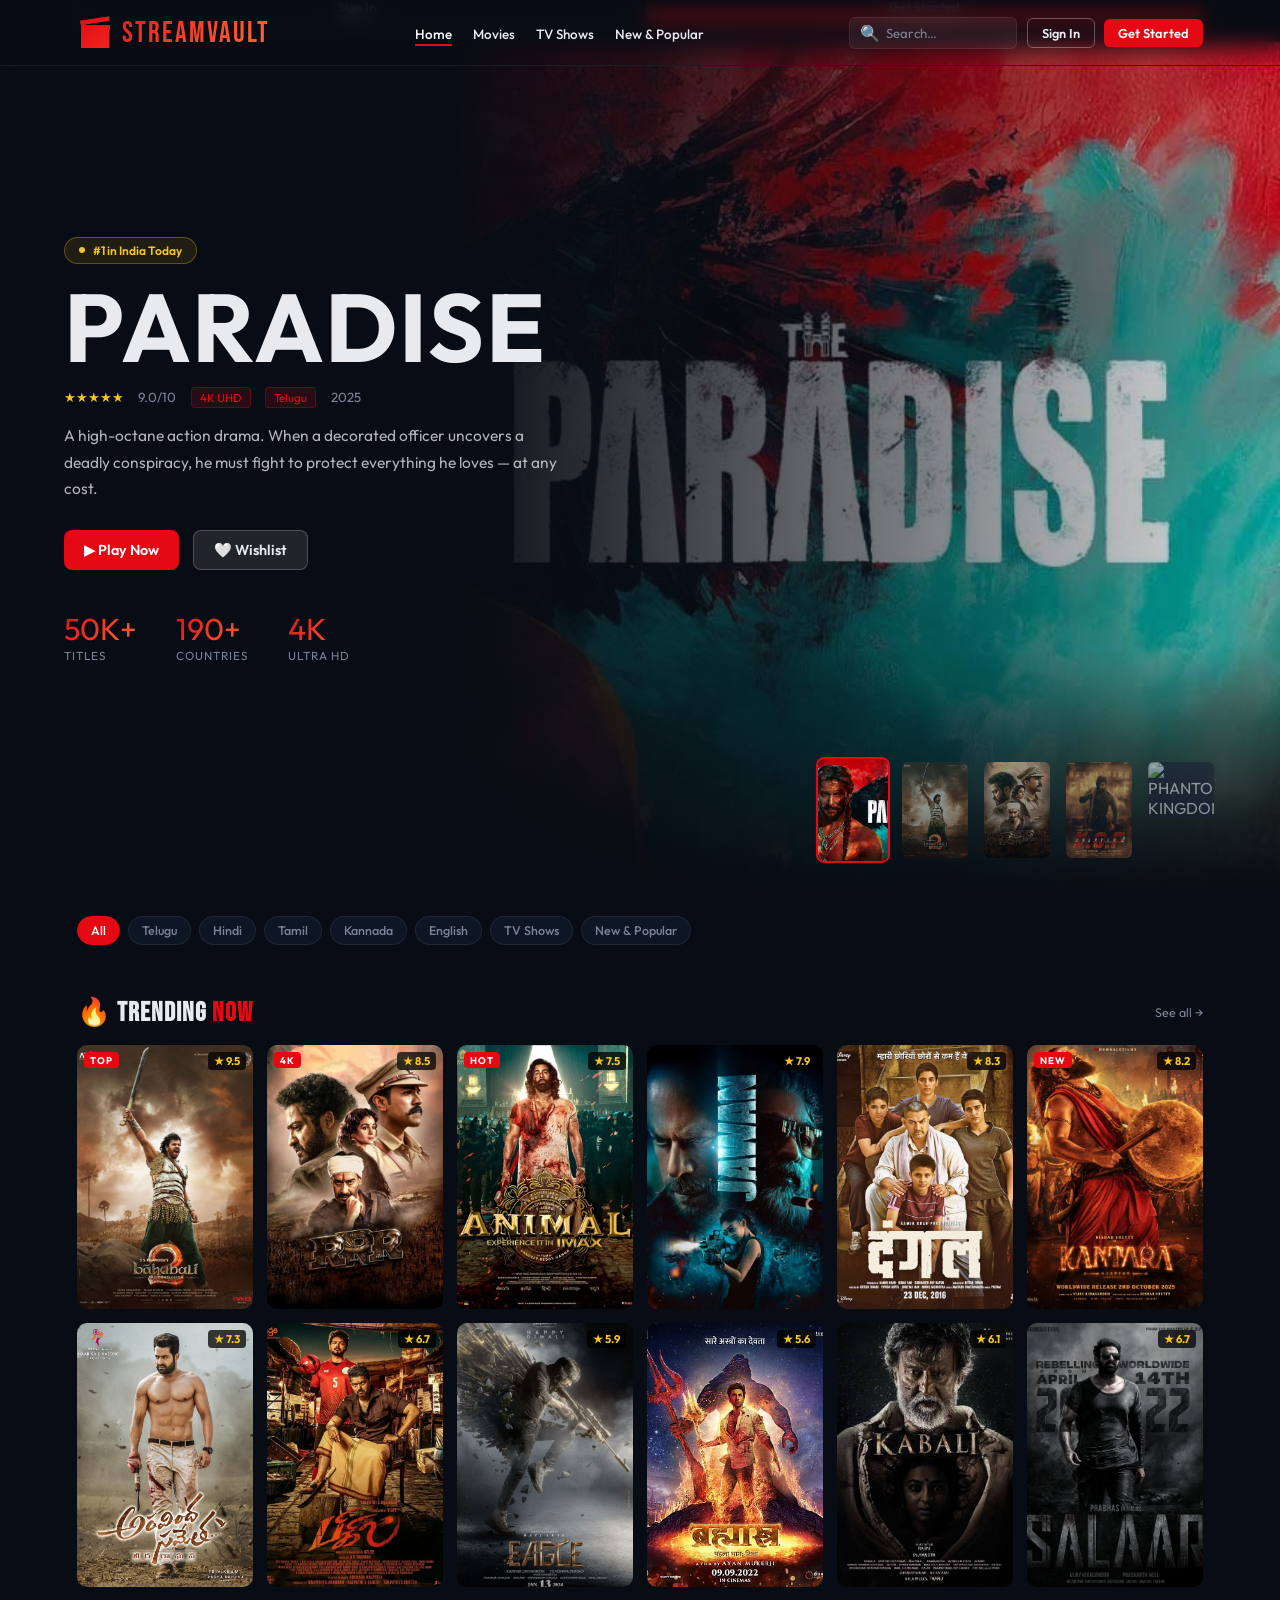
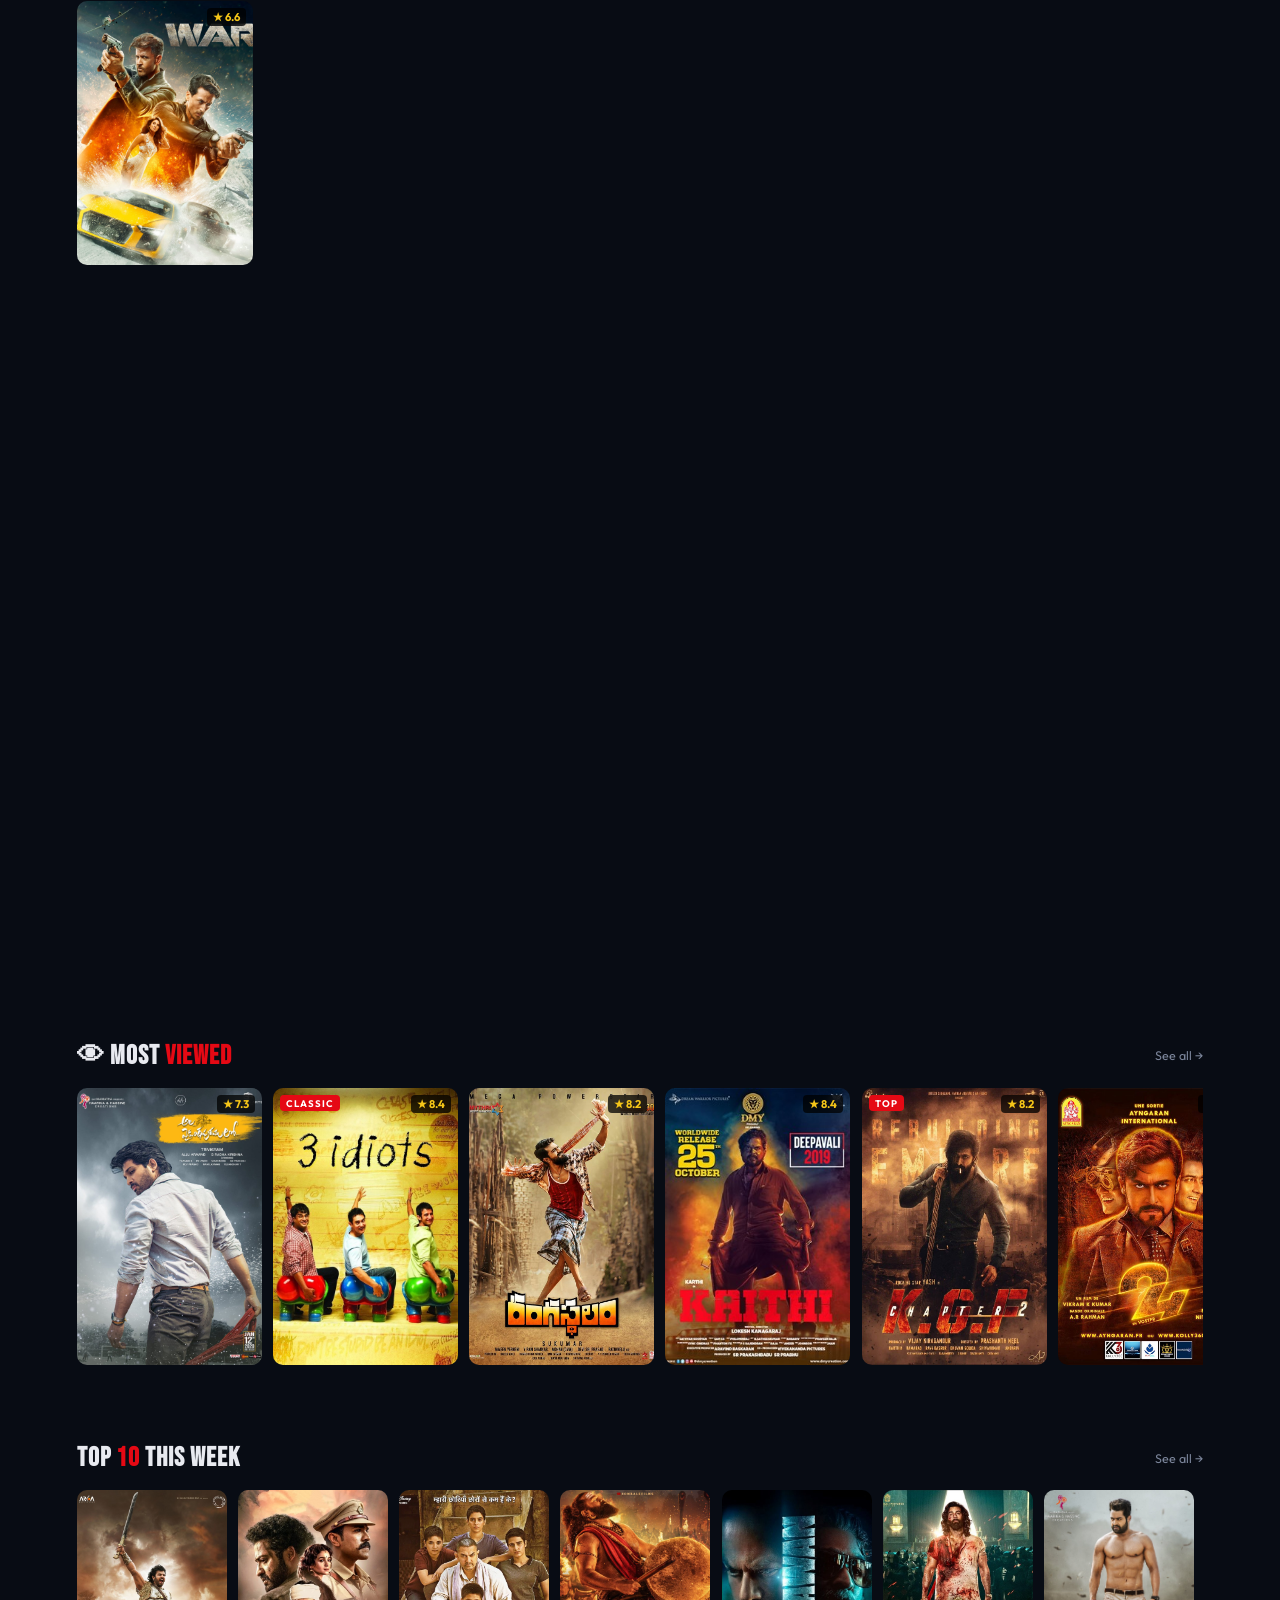
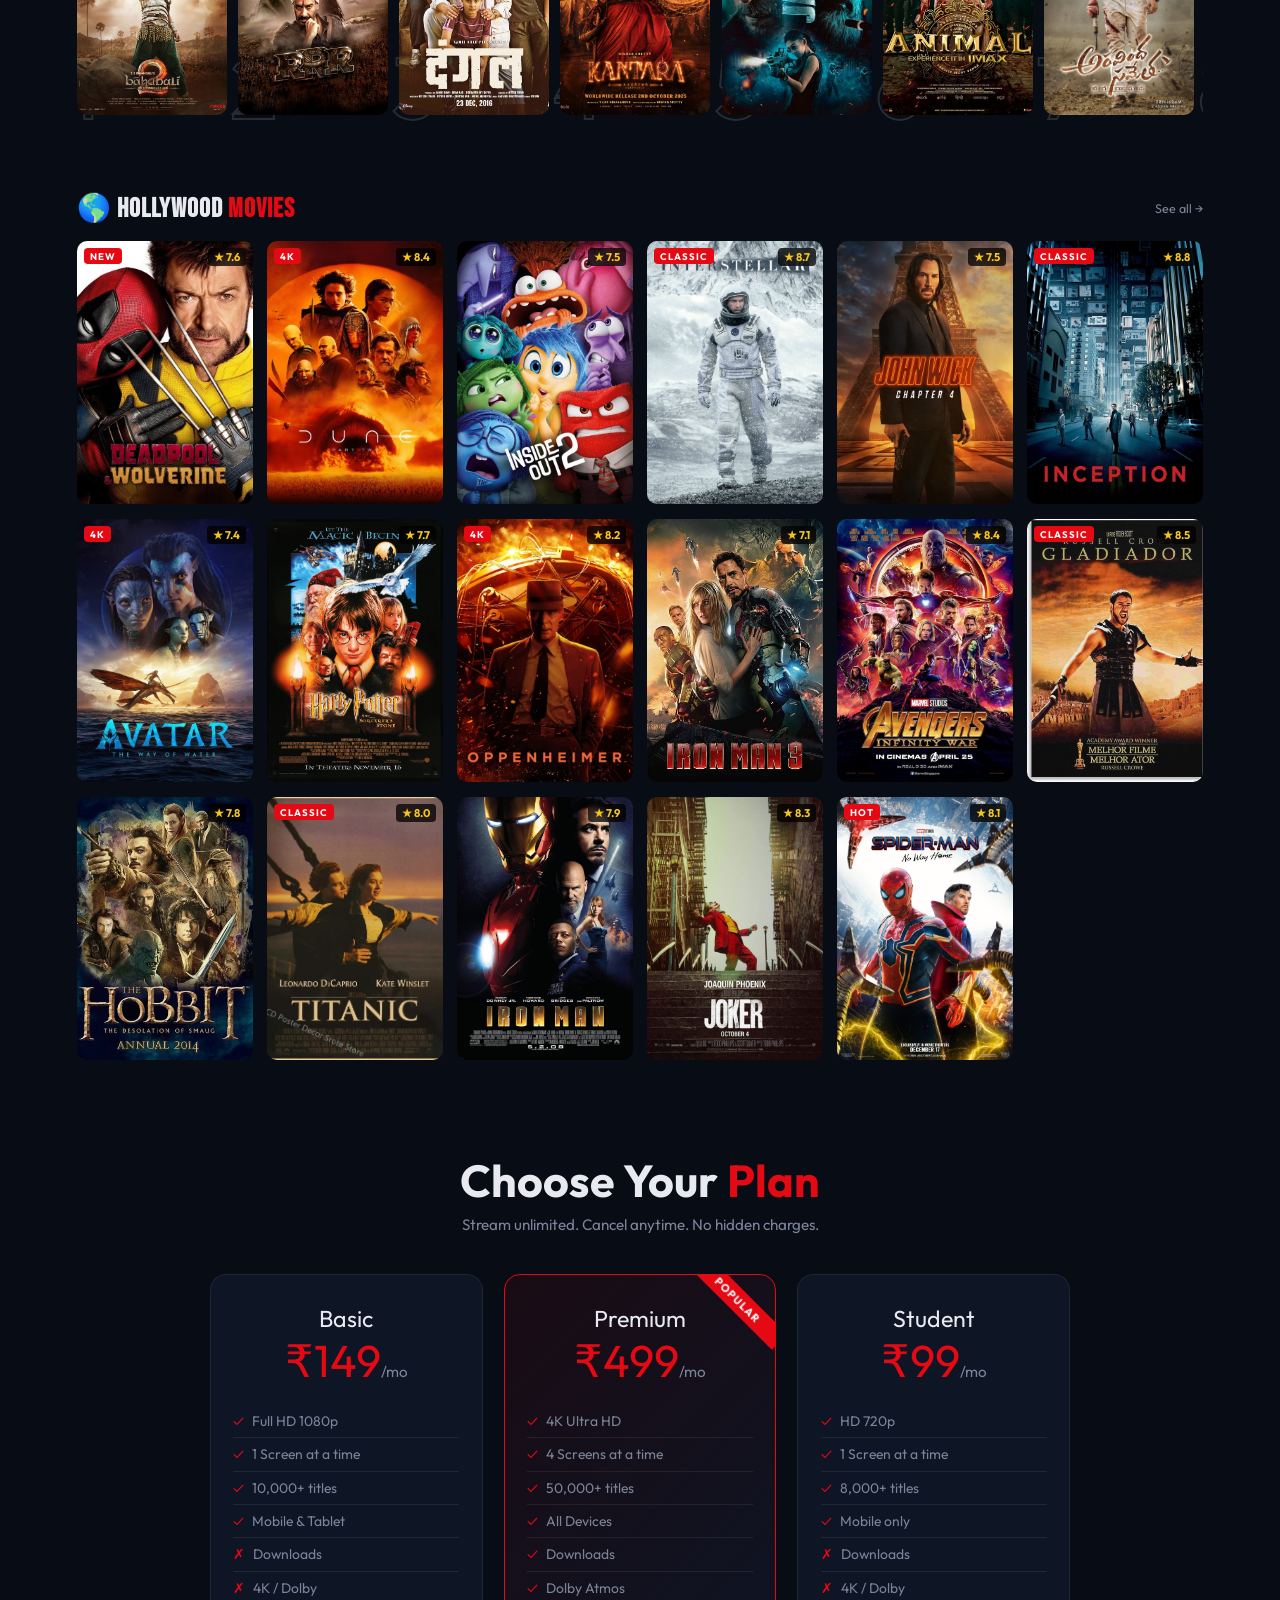
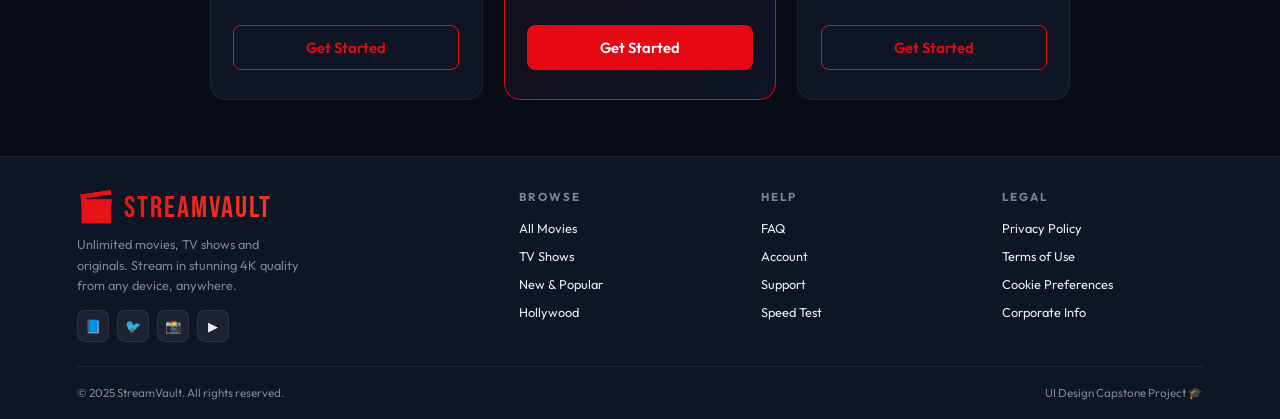
==== commit 2434753a: "Update index.html" ====
--- a/index.html
+++ b/index.html
@@ -9,7 +9,6 @@
     #loader{position:fixed;inset:0;z-index:9999;background:var(--bg);display:flex;flex-direction:column;align-items:center;justify-content:center;transition:opacity .6s,visibility .6s;}
     #loader.hidden{opacity:0;visibility:hidden;}
 
-    /* HERO */
     .hero{position:relative;height:100vh;min-height:580px;display:flex;align-items:center;padding:0 5%;overflow:hidden;}
     .hero-bg{position:absolute;inset:0;background-size:cover!important;background-position:center right!important;transition:opacity .5s;}
     .particles{position:absolute;inset:0;pointer-events:none;}
@@ -32,7 +31,6 @@
     .htumb.active{border-color:var(--red);opacity:1;transform:scale(1.06);}
     .htumb img{width:100%;height:100%;object-fit:cover;}
 
-    /* CONTINUE WATCHING */
     .cw-card{flex-shrink:0;width:265px;border-radius:var(--r);overflow:hidden;background:var(--card);cursor:pointer;transition:transform .3s;}
     .cw-card:hover{transform:translateY(-4px);}
     .cw-thumb{position:relative;height:152px;}
@@ -46,7 +44,6 @@
     .cw-title{font-weight:600;font-size:.87rem;}
     .cw-ep{font-size:.72rem;color:var(--muted);margin-top:2px;}
 
-    /* FEATURED BANNER */
     .feat-banner{margin:1rem 5%;border-radius:16px;overflow:hidden;position:relative;height:300px;background:url('posters/paradise.jpeg') center/cover;}
     .feat-banner::before{content:'';position:absolute;inset:0;background:linear-gradient(to right,rgba(8,12,20,.94) 38%,rgba(8,12,20,.25) 100%);}
     .feat-content{position:relative;z-index:1;padding:2.2rem 2.8rem;height:100%;display:flex;flex-direction:column;justify-content:center;}
@@ -54,14 +51,12 @@
     .feat-title{font-family:var(--font-d);font-size:2.8rem;letter-spacing:2px;line-height:1;margin-bottom:.7rem;}
     .feat-desc{max-width:400px;color:rgba(232,234,240,.7);font-size:.88rem;line-height:1.6;margin-bottom:1.3rem;}
 
-    /* TOP 10 */
     .t10-card{flex-shrink:0;width:150px;position:relative;cursor:pointer;}
     .t10-num{position:absolute;bottom:-16px;left:-8px;font-family:var(--font-d);font-size:5.5rem;color:transparent;-webkit-text-stroke:2px rgba(255,255,255,.13);line-height:1;z-index:0;user-select:none;}
     .t10-img{border-radius:var(--r);overflow:hidden;aspect-ratio:2/3;position:relative;z-index:1;transition:transform .3s;}
     .t10-img img{width:100%;height:100%;object-fit:cover;}
     .t10-card:hover .t10-img{transform:scale(1.05);}
 
-    /* TV SHOWS ROW on homepage */
     .show-card-home{flex-shrink:0;width:240px;border-radius:var(--r);overflow:hidden;background:var(--card);cursor:pointer;border:1px solid var(--border);transition:transform .3s,box-shadow .3s;}
     .show-card-home:hover{transform:translateY(-5px);box-shadow:0 18px 45px rgba(0,0,0,.6);border-color:rgba(229,9,20,.3);}
     .sch-img{position:relative;height:140px;}
@@ -79,7 +74,6 @@
     .sch-btn.wish{background:rgba(255,255,255,.08);color:var(--text);border:1px solid var(--border);}
     .sch-btn.wish:hover{background:rgba(229,9,20,.15);color:var(--red);}
 
-    /* PLANS */
     .plans{padding:3.5rem 5%;text-align:center;}
     .plans h2{font-family:var(--font-d);font-size:2.8rem;margin-bottom:.4rem;}
     .plans p.sub{color:var(--muted);font-size:.95rem;margin-bottom:2.5rem;}
@@ -117,7 +111,7 @@
   </ul>
 </div>
 
-<!-- HERO -->
+
 <section class="hero">
   <div class="hero-bg" id="heroBg"></div>
   <div class="particles" id="particles"></div>
@@ -145,7 +139,6 @@
   <div class="hero-thumbs" id="heroThumbs"></div>
 </section>
 
-<!-- GENRES -->
 <div class="genres">
   <div class="gpill active" onclick="window.location.href='movies.html'">All</div>
   <div class="gpill" onclick="window.location.href='movies.html?lang=Telugu'">Telugu</div>
@@ -157,7 +150,6 @@
   <div class="gpill" onclick="window.location.href='movies.html?cat=new'">New &amp; Popular</div>
 </div>
 
-<!-- CONTINUE WATCHING -->
 <section class="section reveal" id="cwSection">
   <div class="sec-hdr">
     <h2 class="sec-title">Continue <span>Watching</span></h2>
@@ -166,7 +158,6 @@
   <div class="movie-row" id="continueRow"></div>
 </section>
 
-<!-- TRENDING -->
 <section class="section reveal">
   <div class="sec-hdr">
     <h2 class="sec-title">🔥 Trending <span>Now</span></h2>
@@ -175,7 +166,6 @@
   <div class="movie-grid" id="trendingGrid"></div>
 </section>
 
-<!-- FEATURED BANNER -->
 <div class="feat-banner reveal">
   <div class="feat-content">
     <div class="feat-label">✦ StreamVault Original</div>
@@ -188,7 +178,6 @@
   </div>
 </div>
 
-<!-- STREAMVAULT ORIGINALS — TV SHOWS -->
 <section class="section reveal">
   <div class="sec-hdr">
     <h2 class="sec-title">🎬 StreamVault <span>Originals</span></h2>
@@ -197,7 +186,7 @@
   <div class="movie-row" id="showsRow"></div>
 </section>
 
-<!-- MOST VIEWED -->
+
 <section class="section reveal">
   <div class="sec-hdr">
     <h2 class="sec-title">👁 Most <span>Viewed</span></h2>
@@ -206,7 +195,6 @@
   <div class="movie-row" id="mostViewedRow"></div>
 </section>
 
-<!-- TOP 10 -->
 <section class="section reveal">
   <div class="sec-hdr">
     <h2 class="sec-title">Top <span>10</span> This Week</h2>
@@ -215,7 +203,6 @@
   <div class="movie-row" id="top10Row"></div>
 </section>
 
-<!-- HOLLYWOOD -->
 <section class="section reveal">
   <div class="sec-hdr">
     <h2 class="sec-title">🌎 Hollywood <span>Movies</span></h2>
@@ -224,7 +211,6 @@
   <div class="movie-grid" id="hollywoodGrid"></div>
 </section>
 
-<!-- PLANS -->
 <section class="plans reveal">
   <h2>Choose Your <span style="color:var(--red)">Plan</span></h2>
   <p class="sub">Stream unlimited. Cancel anytime. No hidden charges.</p>
